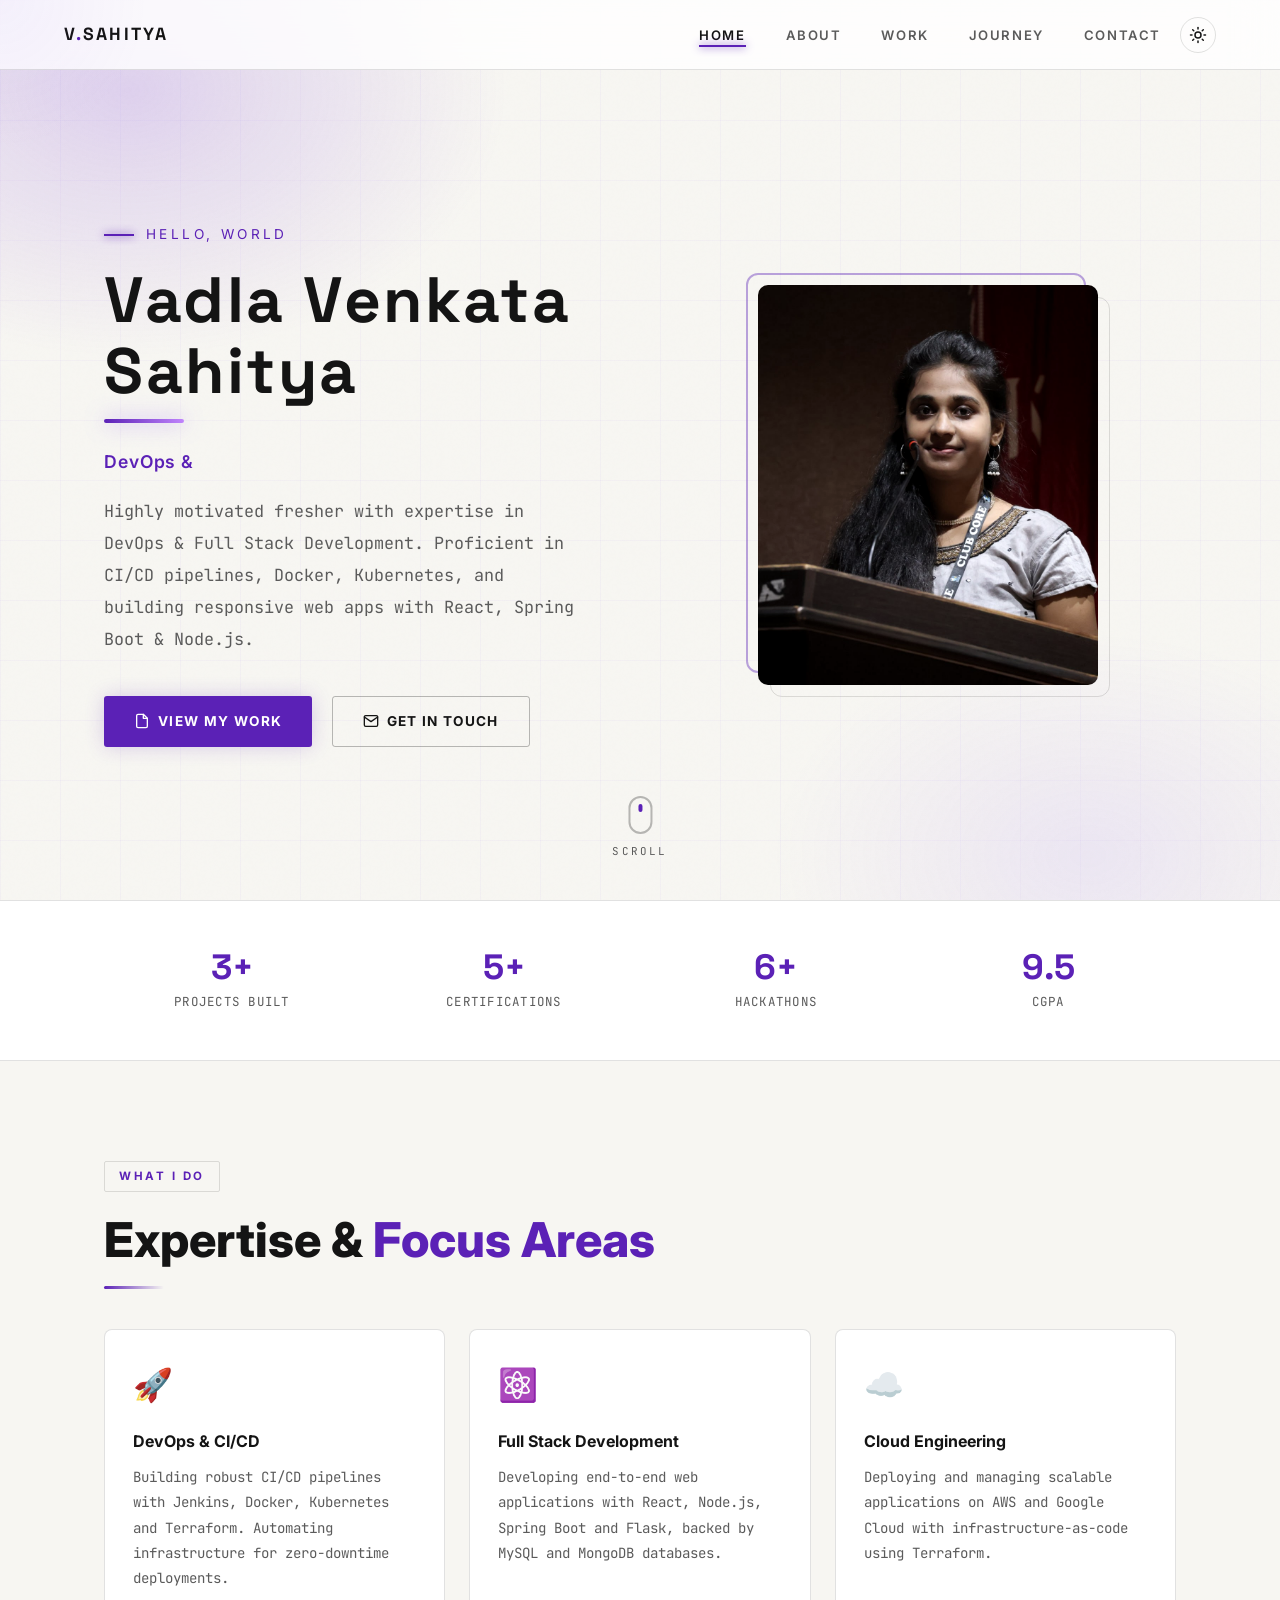
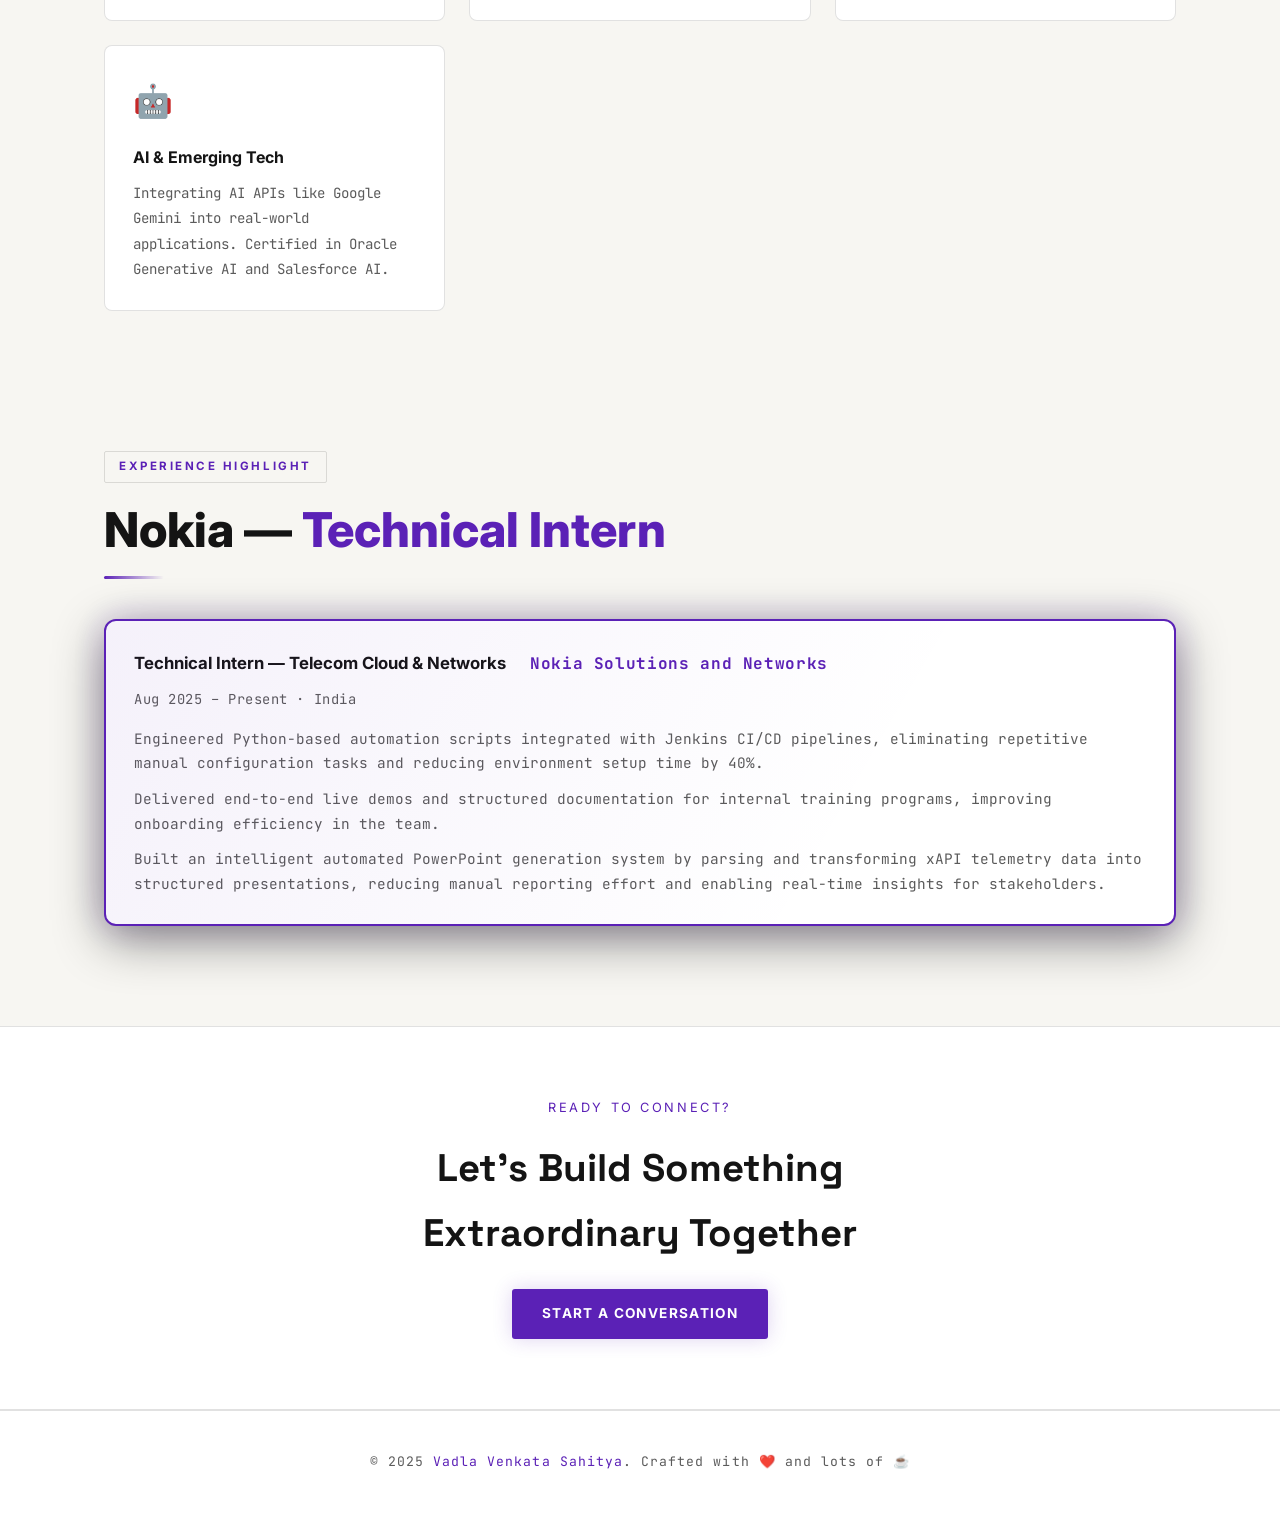
==== portfolio/index.html @ 4f65832b "first commit" ====
<!DOCTYPE html>
<html lang="en">
<head>
  <meta charset="UTF-8" />
  <meta name="viewport" content="width=device-width, initial-scale=1.0" />
  <title>Vadla Venkata Sahitya — AI & DevOps Engineer</title>
  <meta name="description" content="Personal portfolio of Vadla Venkata Sahitya — AI & DevOps Student passionate about Distributed Systems, Cloud, and Automation." />
  <link rel="stylesheet" href="css/style.css" />
</head>
<body>

  <!-- ── NAVIGATION ─────────────────────────────── -->
  <nav class="nav" id="navbar">
    <a href="index.html" class="nav-logo">V<span>.</span>Sahitya</a>
    <div class="nav-actions">
      <ul class="nav-links">
        <li><a href="index.html">Home</a></li>
        <li><a href="about.html">About</a></li>
        <li><a href="work.html">Work</a></li>
        <li><a href="journey.html">Journey</a></li>
        <li><a href="contact.html">Contact</a></li>
      </ul>
      <button class="theme-toggle" id="themeToggle" type="button" aria-label="Toggle theme" aria-pressed="false">
        <svg class="icon-sun" xmlns="http://www.w3.org/2000/svg" viewBox="0 0 24 24" fill="none" stroke="currentColor" stroke-width="2" stroke-linecap="round" stroke-linejoin="round" aria-hidden="true">
          <circle cx="12" cy="12" r="4" />
          <line x1="12" y1="2" x2="12" y2="4" />
          <line x1="12" y1="20" x2="12" y2="22" />
          <line x1="2" y1="12" x2="4" y2="12" />
          <line x1="20" y1="12" x2="22" y2="12" />
          <line x1="4.93" y1="4.93" x2="6.34" y2="6.34" />
          <line x1="17.66" y1="17.66" x2="19.07" y2="19.07" />
          <line x1="17.66" y1="6.34" x2="19.07" y2="4.93" />
          <line x1="4.93" y1="19.07" x2="6.34" y2="17.66" />
        </svg>
        <svg class="icon-moon" xmlns="http://www.w3.org/2000/svg" viewBox="0 0 24 24" fill="none" stroke="currentColor" stroke-width="2" stroke-linecap="round" stroke-linejoin="round" aria-hidden="true">
          <path d="M21 12.8A9 9 0 1 1 11.2 3a7 7 0 0 0 9.8 9.8z" />
        </svg>
      </button>
      <div class="hamburger" id="hamburger">
        <span></span><span></span><span></span>
      </div>
    </div>
  </nav>

  <!-- ── MOBILE NAV ─────────────────────────────── -->
  <div class="nav-mobile" id="navMobile">
    <a href="index.html">Home</a>
    <a href="about.html">About</a>
    <a href="work.html">Work</a>
    <a href="journey.html">Journey</a>
    <a href="contact.html">Contact</a>
  </div>

  <!-- ── HERO SECTION ───────────────────────────── -->
  <section class="hero">
    <div class="hero-bg"></div>
    <div class="hero-grid"></div>

    <div class="hero-content">
      <!-- Text -->
      <div class="hero-text">
        <p class="hero-greeting">Hello, World</p>
        <h1 class="hero-name">Vadla Venkata<br>Sahitya</h1>
        <div class="hero-name-underline"></div>
        <p class="hero-role" id="heroRole">DevOps &amp; Full Stack Developer</p>
        <p class="hero-desc">
          Highly motivated fresher with expertise in DevOps &amp; Full Stack Development.
          Proficient in CI/CD pipelines, Docker, Kubernetes, and building responsive
          web apps with React, Spring Boot &amp; Node.js.
        </p>
        <div class="hero-btns">
          <a href="work.html" class="btn btn-primary">
            <svg xmlns="http://www.w3.org/2000/svg" width="16" height="16" fill="none" stroke="currentColor" stroke-width="2" stroke-linecap="round" stroke-linejoin="round" viewBox="0 0 24 24"><path d="M14 2H6a2 2 0 0 0-2 2v16a2 2 0 0 0 2 2h12a2 2 0 0 0 2-2V8z"/><polyline points="14 2 14 8 20 8"/></svg>
            View My Work
          </a>
          <a href="contact.html" class="btn btn-outline">
            <svg xmlns="http://www.w3.org/2000/svg" width="16" height="16" fill="none" stroke="currentColor" stroke-width="2" stroke-linecap="round" stroke-linejoin="round" viewBox="0 0 24 24"><path d="M4 4h16c1.1 0 2 .9 2 2v12c0 1.1-.9 2-2 2H4c-1.1 0-2-.9-2-2V6c0-1.1.9-2 2-2z"/><polyline points="22,6 12,13 2,6"/></svg>
            Get In Touch
          </a>
        </div>
      </div>

      <!-- Profile Image -->
      <div class="hero-image">
        <div class="hero-image-frame">
          <img
            src="assets/images/SAHI PROFESSIONAL IMAGE.jpg"
            alt="Vadla Venkata Sahitya"
            class="hero-img"
            onerror="this.style.display='none'; document.getElementById('imgPlaceholder').style.display='flex';"
          />
          <div class="hero-img-placeholder" id="imgPlaceholder" style="display:none;">
            <svg xmlns="http://www.w3.org/2000/svg" fill="none" stroke="currentColor" stroke-width="1" viewBox="0 0 24 24"><path d="M20 21v-2a4 4 0 0 0-4-4H8a4 4 0 0 0-4 4v2"/><circle cx="12" cy="7" r="4"/></svg>
            <p>profile.jpg</p>
          </div>
        </div>
      </div>
    </div>

    <!-- Scroll indicator -->
    <div class="scroll-indicator">
      <div class="scroll-mouse"><div class="scroll-dot"></div></div>
      <span class="scroll-label">Scroll</span>
    </div>
  </section>

  <!-- ── STATS STRIP ─────────────────────────────── -->
  <div class="hero-stats">
    <div class="container">
      <div class="hero-stats-inner">
        <div class="stat-item reveal delay-1">
          <div class="stat-num" data-target="3" data-suffix="+">0+</div>
          <div class="stat-label">Projects Built</div>
        </div>
        <div class="stat-item reveal delay-2">
          <div class="stat-num" data-target="5" data-suffix="+">0+</div>
          <div class="stat-label">Certifications</div>
        </div>
        <div class="stat-item reveal delay-3">
          <div class="stat-num" data-target="6" data-suffix="+">0+</div>
          <div class="stat-label">Hackathons</div>
        </div>
        <div class="stat-item reveal delay-4">
          <div class="stat-num" data-target="9" data-suffix=".5">0</div>
          <div class="stat-label">CGPA</div>
        </div>
      </div>
    </div>
  </div>

  <!-- ── FEATURED SECTION ────────────────────────── -->
  <section class="section">
    <div class="container">
      <div class="reveal">
        <span class="section-tag">What I Do</span>
        <h2 class="section-title">Expertise &amp; <span>Focus Areas</span></h2>
        <div class="divider"></div>
      </div>

      <div style="display:grid; grid-template-columns: repeat(auto-fit, minmax(260px,1fr)); gap:1.5rem; margin-top:1rem;">

        <div class="card reveal delay-1">
          <div style="font-size:2rem; margin-bottom:1rem;">🚀</div>
          <h3 style="font-family:var(--font-heading); font-size:1rem; font-weight:700; color:var(--white); margin-bottom:0.6rem;">DevOps & CI/CD</h3>
          <p style="color:var(--text-muted); font-size:0.88rem; line-height:1.8;">Building robust CI/CD pipelines with Jenkins, Docker, Kubernetes and Terraform. Automating infrastructure for zero-downtime deployments.</p>
        </div>

        <div class="card reveal delay-2">
          <div style="font-size:2rem; margin-bottom:1rem;">⚛️</div>
          <h3 style="font-family:var(--font-heading); font-size:1rem; font-weight:700; color:var(--white); margin-bottom:0.6rem;">Full Stack Development</h3>
          <p style="color:var(--text-muted); font-size:0.88rem; line-height:1.8;">Developing end-to-end web applications with React, Node.js, Spring Boot and Flask, backed by MySQL and MongoDB databases.</p>
        </div>

        <div class="card reveal delay-3">
          <div style="font-size:2rem; margin-bottom:1rem;">☁️</div>
          <h3 style="font-family:var(--font-heading); font-size:1rem; font-weight:700; color:var(--white); margin-bottom:0.6rem;">Cloud Engineering</h3>
          <p style="color:var(--text-muted); font-size:0.88rem; line-height:1.8;">Deploying and managing scalable applications on AWS and Google Cloud with infrastructure-as-code using Terraform.</p>
        </div>

        <div class="card reveal delay-4">
          <div style="font-size:2rem; margin-bottom:1rem;">🤖</div>
          <h3 style="font-family:var(--font-heading); font-size:1rem; font-weight:700; color:var(--white); margin-bottom:0.6rem;">AI & Emerging Tech</h3>
          <p style="color:var(--text-muted); font-size:0.88rem; line-height:1.8;">Integrating AI APIs like Google Gemini into real-world applications. Certified in Oracle Generative AI and Salesforce AI.</p>
        </div>

      </div>
    </div>
  </section>

  <!-- ── EXPERIENCE HIGHLIGHT ───────────────────── -->
  <section class="section" style="padding-top: 40px;">
    <div class="container">
      <div class="reveal">
        <span class="section-tag">Experience Highlight</span>
        <h2 class="section-title">Nokia — <span>Technical Intern</span></h2>
        <div class="divider"></div>
      </div>

      <div class="experience-card featured reveal">
        <div class="experience-header">
          <div class="experience-role">Technical Intern — Telecom Cloud &amp; Networks</div>
          <div class="experience-company">Nokia Solutions and Networks</div>
        </div>
        <div class="experience-meta">Aug 2025 – Present · India</div>
        <ul class="experience-list">
          <li>Engineered Python-based automation scripts integrated with Jenkins CI/CD pipelines, eliminating repetitive manual configuration tasks and reducing environment setup time by 40%.</li>
          <li>Delivered end-to-end live demos and structured documentation for internal training programs, improving onboarding efficiency in the team.</li>
          <li>Built an intelligent automated PowerPoint generation system by parsing and transforming xAPI telemetry data into structured presentations, reducing manual reporting effort and enabling real-time insights for stakeholders.</li>
        </ul>
      </div>
    </div>
  </section>

  <!-- ── CTA STRIP ───────────────────────────────── -->
  <section style="padding: 70px 0; background: var(--bg-secondary); border-top: 1px solid var(--border); border-bottom: 1px solid var(--border); text-align:center;">
    <div class="container reveal">
      <p style="font-family:var(--font-heading); font-size:0.8rem; letter-spacing:0.2em; text-transform:uppercase; color:var(--purple); margin-bottom:1rem;">Ready to connect?</p>
      <h2 style="font-family:var(--font-display); font-size:clamp(1.5rem,3vw,2.5rem); font-weight:700; color:var(--white); margin-bottom:1.5rem;">Let's Build Something<br>Extraordinary Together</h2>
      <a href="contact.html" class="btn btn-primary">Start a Conversation</a>
    </div>
  </section>

  <!-- ── FOOTER ──────────────────────────────────── -->
  <footer>
    <p>&copy; 2025 <span>Vadla Venkata Sahitya</span>. Crafted with ❤️ and lots of ☕</p>
  </footer>

  <script src="js/script.js"></script>
</body>
</html>
---- portfolio/css/style.css ----
/* ============================================================
  PORTFOLIO — Vadla Venkata Sahitya
  Fonts: Space Grotesk (display) + Inter (headings) + JetBrains Mono (body)
  ============================================================ */

@import url('https://fonts.googleapis.com/css2?family=Space+Grotesk:wght@400;700&family=Inter:wght@300;400;500;600&family=JetBrains+Mono:wght@400;500;700&display=swap');

/* ─── CSS VARIABLES ──────────────────────────────────────── */
:root {
  --bg-primary:   #07070f;
  --bg-secondary: #0e0e1c;
  --bg-card:      #111122;
  --bg-card-hover:#16162e;
  --text-primary: #eaeaf5;
  --text-muted:   #8888aa;
  --purple:       #8b5cf6;
  --purple-dim:   #6d28d9;
  --purple-glow:  rgba(139, 92, 246, 0.25);
  --purple-glow2: rgba(139, 92, 246, 0.08);
  --border:       rgba(139, 92, 246, 0.2);
  --border-hover: rgba(139, 92, 246, 0.6);
  --white:        #ffffff;
  --text-on-accent: #ffffff;
  --noise-opacity: 0.4;
  --nav-bg:       rgba(7, 7, 15, 0.85);
  --nav-bg-scrolled: rgba(7, 7, 15, 0.97);
  --nav-height:   70px;
  --transition:   0.35s cubic-bezier(0.4, 0, 0.2, 1);
  --font-display: 'Space Grotesk', sans-serif;
  --font-heading: 'Inter', sans-serif;
  --font-body:    'JetBrains Mono', monospace;
}

:root[data-theme="light"] {
  --bg-primary:   #f7f6f2;
  --bg-secondary: #ffffff;
  --bg-card:      #ffffff;
  --bg-card-hover:#f0eee7;
  --text-primary: #151515;
  --text-muted:   #5b5b5b;
  --purple:       #5b21b6;
  --purple-dim:   #4c1d95;
  --purple-glow:  rgba(91, 33, 182, 0.2);
  --purple-glow2: rgba(91, 33, 182, 0.08);
  --border:       rgba(15, 15, 15, 0.12);
  --border-hover: rgba(15, 15, 15, 0.28);
  --white:        #141414;
  --text-on-accent: #ffffff;
  --noise-opacity: 0.15;
  --nav-bg:       rgba(255, 255, 255, 0.8);
  --nav-bg-scrolled: rgba(255, 255, 255, 0.96);
}

/* ─── RESET ──────────────────────────────────────────────── */
*, *::before, *::after { box-sizing: border-box; margin: 0; padding: 0; }
html { scroll-behavior: smooth; }
body {
  font-family: var(--font-body);
  background: var(--bg-primary);
  color: var(--text-primary);
  line-height: 1.7;
  overflow-x: hidden;
}
a { color: inherit; text-decoration: none; }
img { max-width: 100%; display: block; }
ul { list-style: none; }
button { font-family: var(--font-body); cursor: pointer; border: none; outline: none; }

/* ─── SCROLLBAR ──────────────────────────────────────────── */
::-webkit-scrollbar { width: 6px; }
::-webkit-scrollbar-track { background: var(--bg-primary); }
::-webkit-scrollbar-thumb { background: var(--purple-dim); border-radius: 3px; }

/* ─── NOISE TEXTURE OVERLAY ──────────────────────────────── */
body::before {
  content: '';
  position: fixed;
  inset: 0;
  background-image: url("data:image/svg+xml,%3Csvg viewBox='0 0 256 256' xmlns='http://www.w3.org/2000/svg'%3E%3Cfilter id='noise'%3E%3CfeTurbulence type='fractalNoise' baseFrequency='0.9' numOctaves='4' stitchTiles='stitch'/%3E%3C/filter%3E%3Crect width='100%25' height='100%25' filter='url(%23noise)' opacity='0.03'/%3E%3C/svg%3E");
  pointer-events: none;
  z-index: 0;
  opacity: var(--noise-opacity);
}

/* ─── NAVIGATION ─────────────────────────────────────────── */
.nav {
  position: fixed;
  top: 0; left: 0; right: 0;
  height: var(--nav-height);
  z-index: 1000;
  display: flex;
  align-items: center;
  justify-content: space-between;
  padding: 0 5%;
  background: var(--nav-bg);
  backdrop-filter: blur(20px);
  -webkit-backdrop-filter: blur(20px);
  border-bottom: 1px solid var(--border);
  transition: var(--transition);
}
.nav.scrolled {
  background: var(--nav-bg-scrolled);
  box-shadow: 0 4px 40px rgba(0,0,0,0.6);
}
.nav-logo {
  font-family: var(--font-display);
  font-size: 1.1rem;
  font-weight: 700;
  letter-spacing: 0.12em;
  color: var(--white);
  text-transform: uppercase;
}
.nav-logo span { color: var(--purple); }

.nav-actions {
  display: flex;
  align-items: center;
  gap: 1.2rem;
  margin-left: auto;
}
.nav-links {
  display: flex;
  gap: 2.5rem;
  align-items: center;
}
.nav-links a {
  font-family: var(--font-heading);
  font-size: 0.82rem;
  font-weight: 600;
  letter-spacing: 0.12em;
  text-transform: uppercase;
  color: var(--text-muted);
  transition: color var(--transition);
  position: relative;
}
.nav-links a::after {
  content: '';
  position: absolute;
  bottom: -4px; left: 0;
  width: 0; height: 2px;
  background: var(--purple);
  transition: width var(--transition);
  box-shadow: 0 0 8px var(--purple);
}
.nav-links a:hover,
.nav-links a.active {
  color: var(--white);
}
.nav-links a:hover::after,
.nav-links a.active::after { width: 100%; }

.theme-toggle {
  display: inline-flex;
  align-items: center;
  justify-content: center;
  width: 36px;
  height: 36px;
  padding: 0;
  position: relative;
  color: var(--text-primary);
  background: transparent;
  border: 1px solid var(--border);
  border-radius: 999px;
  transition: var(--transition);
}
.theme-toggle svg {
  width: 18px;
  height: 18px;
  position: absolute;
  transition: opacity var(--transition), transform var(--transition);
}
.theme-toggle .icon-sun { opacity: 0; transform: scale(0.8); }
.theme-toggle .icon-moon { opacity: 1; transform: scale(1); }
:root[data-theme="light"] .theme-toggle .icon-sun { opacity: 1; transform: scale(1); }
:root[data-theme="light"] .theme-toggle .icon-moon { opacity: 0; transform: scale(0.8); }
.theme-toggle:hover {
  border-color: var(--border-hover);
  background: var(--purple-glow2);
}
.theme-toggle:focus-visible {
  outline: 2px solid var(--purple);
  outline-offset: 3px;
}

/* Hamburger */
.hamburger {
  display: none;
  flex-direction: column;
  gap: 5px;
  cursor: pointer;
  padding: 4px;
  z-index: 1100;
}
.hamburger span {
  display: block;
  width: 24px; height: 2px;
  background: var(--text-primary);
  border-radius: 2px;
  transition: var(--transition);
}
.hamburger.open span:nth-child(1) { transform: translateY(7px) rotate(45deg); }
.hamburger.open span:nth-child(2) { opacity: 0; transform: translateX(-8px); }
.hamburger.open span:nth-child(3) { transform: translateY(-7px) rotate(-45deg); }

/* Mobile nav */
.nav-mobile {
  display: none;
  position: fixed;
  inset: 0;
  background: var(--bg-primary);
  z-index: 999;
  flex-direction: column;
  align-items: center;
  justify-content: center;
  gap: 2.5rem;
}
.nav-mobile.open { display: flex; }
.nav-mobile a {
  font-family: var(--font-display);
  font-size: 1.4rem;
  letter-spacing: 0.15em;
  text-transform: uppercase;
  color: var(--text-muted);
  transition: color var(--transition);
}
.nav-mobile a:hover,
.nav-mobile a.active { color: var(--purple); }

/* ─── LAYOUT UTILITIES ───────────────────────────────────── */
.container {
  max-width: 1200px;
  margin: 0 auto;
  padding: 0 5%;
}
.section {
  padding: 100px 0;
  position: relative;
}
.section-tag {
  display: inline-block;
  font-family: var(--font-heading);
  font-size: 0.72rem;
  font-weight: 700;
  letter-spacing: 0.22em;
  text-transform: uppercase;
  color: var(--purple);
  border: 1px solid var(--border);
  padding: 5px 14px;
  border-radius: 2px;
  margin-bottom: 1.2rem;
}
.section-title {
  font-family: var(--font-heading);
  font-size: clamp(2rem, 4vw, 3rem);
  font-weight: 800;
  color: var(--white);
  line-height: 1.15;
  margin-bottom: 1rem;
}
.section-title span { color: var(--purple); }
.section-sub {
  color: var(--text-muted);
  font-size: 1.05rem;
  max-width: 600px;
  line-height: 1.8;
}
.divider {
  width: 60px; height: 3px;
  background: linear-gradient(90deg, var(--purple), transparent);
  margin: 1.2rem 0 2.5rem;
  border-radius: 2px;
}

/* ─── BUTTONS ────────────────────────────────────────────── */
.btn {
  display: inline-flex;
  align-items: center;
  gap: 8px;
  padding: 13px 30px;
  font-family: var(--font-heading);
  font-size: 0.85rem;
  font-weight: 700;
  letter-spacing: 0.1em;
  text-transform: uppercase;
  border-radius: 3px;
  transition: var(--transition);
  position: relative;
  overflow: hidden;
}
.btn-primary {
  background: var(--purple);
  color: var(--text-on-accent);
  box-shadow: 0 0 20px var(--purple-glow);
}
.btn-primary:hover {
  background: #7c3aed;
  box-shadow: 0 0 35px rgba(139, 92, 246, 0.5), 0 0 70px rgba(139, 92, 246, 0.2);
  transform: translateY(-2px);
}
.btn-outline {
  background: transparent;
  color: var(--text-primary);
  border: 1px solid var(--border-hover);
}
.btn-outline:hover {
  background: var(--purple-glow2);
  border-color: var(--purple);
  color: var(--white);
  transform: translateY(-2px);
  box-shadow: 0 0 20px var(--purple-glow);
}

/* ─── CARDS ──────────────────────────────────────────────── */
.card {
  background: var(--bg-card);
  border: 1px solid var(--border);
  border-radius: 8px;
  padding: 28px;
  transition: var(--transition);
  position: relative;
  overflow: hidden;
}
.card::before {
  content: '';
  position: absolute;
  inset: 0;
  background: linear-gradient(135deg, var(--purple-glow2) 0%, transparent 60%);
  opacity: 0;
  transition: opacity var(--transition);
}
.card:hover {
  border-color: var(--border-hover);
  background: var(--bg-card-hover);
  transform: translateY(-5px);
  box-shadow: 0 10px 40px rgba(0,0,0,0.4), 0 0 30px var(--purple-glow);
}
.card:hover::before { opacity: 1; }

/* ─── EXPERIENCE HIGHLIGHT ───────────────────────────────── */
.experience-card {
  background: var(--bg-card);
  border: 1px solid var(--border);
  border-radius: 12px;
  padding: 28px;
  position: relative;
  overflow: hidden;
  box-shadow: 0 10px 40px rgba(0,0,0,0.35);
}
.experience-card.featured {
  border: 2px solid var(--purple);
  box-shadow: 0 14px 50px rgba(0,0,0,0.45), 0 0 35px var(--purple-glow);
}
.experience-card.featured::after {
  content: '';
  position: absolute;
  inset: 1px;
  border-radius: 10px;
  border: 1px solid rgba(255, 255, 255, 0.08);
  pointer-events: none;
}
.experience-card::before {
  content: '';
  position: absolute;
  inset: 0;
  background: linear-gradient(120deg, var(--purple-glow2) 0%, transparent 70%);
  opacity: 0.8;
  pointer-events: none;
}
.experience-header {
  display: flex;
  flex-wrap: wrap;
  gap: 0.8rem 1.5rem;
  align-items: baseline;
  margin-bottom: 0.6rem;
}
.experience-role {
  font-family: var(--font-heading);
  font-size: 1.05rem;
  font-weight: 700;
  color: var(--white);
}
.experience-company {
  color: var(--purple);
  font-weight: 700;
  letter-spacing: 0.04em;
}
.experience-meta {
  color: var(--text-muted);
  font-size: 0.86rem;
  letter-spacing: 0.04em;
}
.experience-list {
  margin-top: 1rem;
  display: grid;
  gap: 0.7rem;
}
.experience-list li {
  color: var(--text-muted);
  line-height: 1.7;
  font-size: 0.9rem;
}
.experience-badge {
  display: inline-flex;
  align-items: center;
  gap: 8px;
  font-family: var(--font-heading);
  font-size: 0.7rem;
  text-transform: uppercase;
  letter-spacing: 0.18em;
  color: var(--text-primary);
  border: 1px solid var(--border);
  border-radius: 999px;
  padding: 6px 14px;
  background: var(--bg-secondary);
}

/* ─── FOOTER ─────────────────────────────────────────────── */
footer {
  background: var(--bg-secondary);
  border-top: 1px solid var(--border);
  padding: 2.5rem 5%;
  text-align: center;
}
footer p {
  font-size: 0.82rem;
  color: var(--text-muted);
  letter-spacing: 0.08em;
}
footer span { color: var(--purple); }

/* ─── SCROLL REVEAL ANIMATION ────────────────────────────── */
.reveal {
  opacity: 0;
  transform: translateY(30px);
  transition: opacity 0.7s ease, transform 0.7s ease;
}
.reveal.visible {
  opacity: 1;
  transform: translateY(0);
}
.reveal-left {
  opacity: 0;
  transform: translateX(-40px);
  transition: opacity 0.7s ease, transform 0.7s ease;
}
.reveal-left.visible {
  opacity: 1;
  transform: translateX(0);
}
.reveal-right {
  opacity: 0;
  transform: translateX(40px);
  transition: opacity 0.7s ease, transform 0.7s ease;
}
.reveal-right.visible {
  opacity: 1;
  transform: translateX(0);
}
.delay-1 { transition-delay: 0.1s; }
.delay-2 { transition-delay: 0.2s; }
.delay-3 { transition-delay: 0.3s; }
.delay-4 { transition-delay: 0.4s; }
.delay-5 { transition-delay: 0.5s; }

/* ━━━━━━━━━━━━━━━━━━━━━━━━━━━━━━━━━━━━━━━━━━━━━━━━━━━━━━━━
   HOME PAGE
━━━━━━━━━━━━━━━━━━━━━━━━━━━━━━━━━━━━━━━━━━━━━━━━━━━━━━━━ */

/* Hero */
.hero {
  min-height: 100vh;
  display: flex;
  align-items: center;
  padding-top: var(--nav-height);
  position: relative;
  overflow: hidden;
}

/* Animated gradient bg */
.hero-bg {
  position: absolute;
  inset: 0;
  z-index: 0;
}
.hero-bg::before {
  content: '';
  position: absolute;
  top: -20%; left: -20%;
  width: 60%; height: 60%;
  background: radial-gradient(ellipse, rgba(109, 40, 217, 0.18) 0%, transparent 70%);
  animation: driftA 12s ease-in-out infinite alternate;
}
.hero-bg::after {
  content: '';
  position: absolute;
  bottom: -20%; right: -10%;
  width: 50%; height: 50%;
  background: radial-gradient(ellipse, rgba(139, 92, 246, 0.1) 0%, transparent 70%);
  animation: driftB 15s ease-in-out infinite alternate;
}
@keyframes driftA {
  from { transform: translate(0, 0) scale(1); }
  to   { transform: translate(8%, 5%) scale(1.1); }
}
@keyframes driftB {
  from { transform: translate(0, 0) scale(1); }
  to   { transform: translate(-6%, -4%) scale(1.15); }
}

/* Grid lines bg */
.hero-grid {
  position: absolute;
  inset: 0;
  background-image:
    linear-gradient(rgba(139, 92, 246, 0.04) 1px, transparent 1px),
    linear-gradient(90deg, rgba(139, 92, 246, 0.04) 1px, transparent 1px);
  background-size: 60px 60px;
  z-index: 0;
}

.hero-content {
  position: relative;
  z-index: 1;
  display: grid;
  grid-template-columns: 1fr 1fr;
  gap: 5rem;
  align-items: center;
  width: 100%;
  max-width: 1200px;
  margin: 0 auto;
  padding: 0 5%;
}

.hero-text { animation: fadeInUp 0.9s ease forwards; }
.hero-greeting {
  font-family: var(--font-heading);
  font-size: 0.85rem;
  letter-spacing: 0.25em;
  text-transform: uppercase;
  color: var(--purple);
  margin-bottom: 1.2rem;
  display: flex;
  align-items: center;
  gap: 12px;
}
.hero-greeting::before {
  content: '';
  width: 30px; height: 2px;
  background: var(--purple);
  box-shadow: 0 0 8px var(--purple);
}
.hero-name {
  font-family: var(--font-display);
  font-size: clamp(2.2rem, 5vw, 4rem);
  font-weight: 700;
  line-height: 1.1;
  letter-spacing: 0.04em;
  color: var(--white);
  margin-bottom: 0.5rem;
}
.hero-name-underline {
  width: 80px; height: 4px;
  background: linear-gradient(90deg, var(--purple), #c084fc);
  border-radius: 2px;
  margin: 0.8rem 0 1.5rem;
  box-shadow: 0 0 20px rgba(139, 92, 246, 0.6);
  animation: glowPulse 2.5s ease-in-out infinite;
}
@keyframes glowPulse {
  0%, 100% { box-shadow: 0 0 15px rgba(139, 92, 246, 0.5); }
  50%       { box-shadow: 0 0 30px rgba(139, 92, 246, 0.9), 0 0 60px rgba(139, 92, 246, 0.3); }
}
.hero-role {
  font-family: var(--font-heading);
  font-size: clamp(0.9rem, 2vw, 1.1rem);
  font-weight: 600;
  color: var(--purple);
  letter-spacing: 0.05em;
  margin-bottom: 1.2rem;
}
.hero-desc {
  color: var(--text-muted);
  font-size: 1.05rem;
  line-height: 1.9;
  margin-bottom: 2.5rem;
  max-width: 480px;
}
.hero-btns {
  display: flex;
  gap: 1.2rem;
  flex-wrap: wrap;
}

/* Profile image */
.hero-image {
  display: flex;
  justify-content: center;
  align-items: center;
  animation: fadeInRight 0.9s 0.2s ease both;
}
.hero-image-frame {
  position: relative;
  width: 340px; height: 400px;
}
.hero-image-frame::before {
  content: '';
  position: absolute;
  top: -12px; left: -12px; right: 12px; bottom: 12px;
  border: 2px solid var(--purple);
  border-radius: 12px;
  opacity: 0.4;
  z-index: -1;
  animation: glowPulse 3s ease-in-out infinite;
}
.hero-image-frame::after {
  content: '';
  position: absolute;
  top: 12px; left: 12px; right: -12px; bottom: -12px;
  border: 1px solid var(--border);
  border-radius: 12px;
  z-index: -1;
}
.hero-img {
  width: 100%; height: 100%;
  object-fit: cover;
  border-radius: 10px;
  filter: grayscale(20%) contrast(1.05);
}
.hero-img-placeholder {
  width: 100%; height: 100%;
  border-radius: 10px;
  background: var(--bg-card);
  border: 1px solid var(--border);
  display: flex;
  flex-direction: column;
  align-items: center;
  justify-content: center;
  gap: 1rem;
}
.hero-img-placeholder svg {
  width: 80px; height: 80px;
  color: var(--purple);
  opacity: 0.5;
}
.hero-img-placeholder p {
  font-size: 0.8rem;
  color: var(--text-muted);
  letter-spacing: 0.1em;
}

/* Scroll indicator */
.scroll-indicator {
  position: absolute;
  bottom: 2.5rem;
  left: 50%;
  transform: translateX(-50%);
  display: flex;
  flex-direction: column;
  align-items: center;
  gap: 8px;
  z-index: 1;
}
.scroll-mouse {
  width: 24px; height: 38px;
  border: 2px solid var(--border-hover);
  border-radius: 12px;
  display: flex;
  justify-content: center;
  padding-top: 6px;
}
.scroll-dot {
  width: 4px; height: 8px;
  background: var(--purple);
  border-radius: 2px;
  animation: scrollDot 1.8s ease-in-out infinite;
}
@keyframes scrollDot {
  0%   { transform: translateY(0); opacity: 1; }
  80%  { transform: translateY(12px); opacity: 0; }
  100% { transform: translateY(0); opacity: 0; }
}
.scroll-label {
  font-size: 0.68rem;
  letter-spacing: 0.2em;
  text-transform: uppercase;
  color: var(--text-muted);
}

/* Stats strip */
.hero-stats {
  background: var(--bg-secondary);
  border-top: 1px solid var(--border);
  border-bottom: 1px solid var(--border);
  padding: 2rem 0;
}
.hero-stats-inner {
  display: grid;
  grid-template-columns: repeat(4, 1fr);
  gap: 1rem;
  text-align: center;
}
.stat-item {
  padding: 1rem;
}
.stat-num {
  font-family: var(--font-display);
  font-size: 2.2rem;
  font-weight: 700;
  color: var(--purple);
  line-height: 1;
}
.stat-label {
  font-size: 0.78rem;
  letter-spacing: 0.1em;
  text-transform: uppercase;
  color: var(--text-muted);
  margin-top: 0.4rem;
}

@keyframes fadeInUp {
  from { opacity: 0; transform: translateY(40px); }
  to   { opacity: 1; transform: translateY(0); }
}
@keyframes fadeInRight {
  from { opacity: 0; transform: translateX(40px); }
  to   { opacity: 1; transform: translateX(0); }
}


/* ━━━━━━━━━━━━━━━━━━━━━━━━━━━━━━━━━━━━━━━━━━━━━━━━━━━━━━━━
   ABOUT PAGE
━━━━━━━━━━━━━━━━━━━━━━━━━━━━━━━━━━━━━━━━━━━━━━━━━━━━━━━━ */
.about-grid {
  display: grid;
  grid-template-columns: 1fr 1fr;
  gap: 5rem;
  align-items: center;
}
.about-text p {
  color: var(--text-muted);
  margin-bottom: 1.2rem;
  line-height: 1.9;
}
.about-text p strong { color: var(--text-primary); }

.education-card {
  margin-top: 2rem;
  padding: 24px;
  background: var(--bg-card);
  border: 1px solid var(--border);
  border-left: 3px solid var(--purple);
  border-radius: 0 8px 8px 0;
}
.edu-degree {
  font-family: var(--font-heading);
  font-weight: 700;
  font-size: 1.05rem;
  color: var(--white);
  margin-bottom: 4px;
}
.edu-school {
  color: var(--purple);
  font-size: 0.9rem;
  font-weight: 600;
  margin-bottom: 6px;
}
.edu-year {
  font-size: 0.8rem;
  color: var(--text-muted);
  letter-spacing: 0.08em;
  margin-bottom: 1rem;
}
.coursework {
  display: flex;
  flex-wrap: wrap;
  gap: 8px;
  margin-top: 1rem;
}
.course-tag {
  background: var(--purple-glow2);
  border: 1px solid var(--border);
  color: var(--text-muted);
  padding: 4px 12px;
  border-radius: 20px;
  font-size: 0.75rem;
  letter-spacing: 0.05em;
  transition: var(--transition);
}
.course-tag:hover {
  border-color: var(--purple);
  color: var(--purple);
}

/* Skills grid */
.skills-section { margin-top: 5rem; }
.skills-grid {
  display: grid;
  grid-template-columns: repeat(auto-fit, minmax(240px, 1fr));
  gap: 1.5rem;
  margin-top: 2.5rem;
}
.skill-category {
  background: var(--bg-card);
  border: 1px solid var(--border);
  border-radius: 8px;
  padding: 24px;
  transition: var(--transition);
}
.skill-category:hover {
  border-color: var(--border-hover);
  box-shadow: 0 0 30px var(--purple-glow);
}
.skill-cat-title {
  font-family: var(--font-heading);
  font-size: 0.8rem;
  font-weight: 700;
  letter-spacing: 0.15em;
  text-transform: uppercase;
  color: var(--purple);
  margin-bottom: 1rem;
  display: flex;
  align-items: center;
  gap: 8px;
}
.skill-cat-title::before {
  content: '';
  width: 20px; height: 2px;
  background: var(--purple);
}
.skill-pills {
  display: flex;
  flex-wrap: wrap;
  gap: 8px;
}
.skill-pill {
  background: rgba(139, 92, 246, 0.1);
  border: 1px solid var(--border);
  color: var(--text-muted);
  padding: 5px 14px;
  border-radius: 4px;
  font-size: 0.8rem;
  transition: var(--transition);
}
.skill-pill:hover {
  background: var(--purple-glow);
  border-color: var(--purple);
  color: var(--white);
}


/* ━━━━━━━━━━━━━━━━━━━━━━━━━━━━━━━━━━━━━━━━━━━━━━━━━━━━━━━━
   WORK PAGE
━━━━━━━━━━━━━━━━━━━━━━━━━━━━━━━━━━━━━━━━━━━━━━━━━━━━━━━━ */
.projects-grid {
  display: grid;
  grid-template-columns: repeat(auto-fit, minmax(320px, 1fr));
  gap: 1.8rem;
  margin-top: 3rem;
}
.project-card {
  background: var(--bg-card);
  border: 1px solid var(--border);
  border-radius: 10px;
  padding: 30px;
  transition: var(--transition);
  position: relative;
  overflow: hidden;
  display: flex;
  flex-direction: column;
}
.project-card::before {
  content: '';
  position: absolute;
  top: 0; left: 0; right: 0;
  height: 3px;
  background: linear-gradient(90deg, var(--purple), #c084fc);
  transform: scaleX(0);
  transform-origin: left;
  transition: transform var(--transition);
}
.project-card:hover {
  border-color: var(--border-hover);
  transform: translateY(-6px);
  box-shadow: 0 15px 50px rgba(0,0,0,0.5), 0 0 40px var(--purple-glow);
}
.project-card:hover::before { transform: scaleX(1); }

.project-num {
  font-family: var(--font-display);
  font-size: 0.65rem;
  letter-spacing: 0.2em;
  color: var(--purple);
  opacity: 0.7;
  margin-bottom: 1rem;
}
.project-title {
  font-family: var(--font-heading);
  font-size: 1.15rem;
  font-weight: 700;
  color: var(--white);
  margin-bottom: 0.8rem;
}
.project-desc {
  color: var(--text-muted);
  font-size: 0.9rem;
  line-height: 1.8;
  margin-bottom: 1.5rem;
  flex: 1;
}
.tech-stack {
  display: flex;
  flex-wrap: wrap;
  gap: 6px;
  margin-bottom: 1.8rem;
}
.tech-tag {
  background: rgba(139, 92, 246, 0.12);
  border: 1px solid var(--border);
  color: var(--purple);
  padding: 3px 10px;
  border-radius: 3px;
  font-size: 0.72rem;
  font-family: var(--font-heading);
  letter-spacing: 0.05em;
  font-weight: 600;
}
.project-links {
  display: flex;
  gap: 1rem;
  align-items: center;
}
.project-link {
  display: flex;
  align-items: center;
  gap: 6px;
  font-size: 0.8rem;
  font-family: var(--font-heading);
  font-weight: 600;
  letter-spacing: 0.08em;
  text-transform: uppercase;
  color: var(--text-muted);
  transition: color var(--transition);
}
.project-link:hover { color: var(--purple); }
.project-link svg { width: 16px; height: 16px; }

/* Tech skills grid */
.tech-skills-section { margin-top: 6rem; }
.tech-skills-grid {
  display: grid;
  grid-template-columns: repeat(auto-fit, minmax(200px, 1fr));
  gap: 1.2rem;
  margin-top: 2.5rem;
}
.tech-skill-card {
  background: var(--bg-card);
  border: 1px solid var(--border);
  border-radius: 8px;
  padding: 20px;
  transition: var(--transition);
  text-align: center;
}
.tech-skill-card:hover {
  border-color: var(--border-hover);
  box-shadow: 0 0 25px var(--purple-glow);
}
.tech-skill-icon {
  font-size: 2rem;
  margin-bottom: 0.6rem;
}
.tech-skill-name {
  font-family: var(--font-heading);
  font-size: 0.82rem;
  font-weight: 600;
  color: var(--text-primary);
  margin-bottom: 3px;
}
.tech-skill-type {
  font-size: 0.7rem;
  color: var(--text-muted);
  letter-spacing: 0.08em;
}


/* ━━━━━━━━━━━━━━━━━━━━━━━━━━━━━━━━━━━━━━━━━━━━━━━━━━━━━━━━
   JOURNEY PAGE — TIMELINE
━━━━━━━━━━━━━━━━━━━━━━━━━━━━━━━━━━━━━━━━━━━━━━━━━━━━━━━━ */
.timeline {
  position: relative;
  max-width: 800px;
  margin: 0 auto;
  padding-top: 2rem;
}
.timeline::before {
  content: '';
  position: absolute;
  top: 0; bottom: 0;
  left: 24px;
  width: 2px;
  background: linear-gradient(180deg, var(--purple), transparent);
}
.timeline-item {
  display: grid;
  grid-template-columns: 60px 1fr;
  gap: 1.5rem;
  margin-bottom: 3rem;
  position: relative;
}
.timeline-dot {
  width: 50px; height: 50px;
  background: var(--bg-card);
  border: 2px solid var(--purple);
  border-radius: 50%;
  display: flex;
  align-items: center;
  justify-content: center;
  font-size: 1.2rem;
  box-shadow: 0 0 20px var(--purple-glow);
  flex-shrink: 0;
  z-index: 1;
  transition: var(--transition);
}
.timeline-item:hover .timeline-dot {
  background: var(--purple);
  box-shadow: 0 0 35px rgba(139, 92, 246, 0.7);
}
.timeline-card {
  background: var(--bg-card);
  border: 1px solid var(--border);
  border-radius: 8px;
  padding: 24px;
  transition: var(--transition);
}
.timeline-item:hover .timeline-card {
  border-color: var(--border-hover);
  box-shadow: 0 8px 30px rgba(0,0,0,0.3), 0 0 20px var(--purple-glow);
}
.timeline-item.featured .timeline-card {
  border-color: var(--purple);
  box-shadow: 0 12px 40px rgba(0,0,0,0.4), 0 0 28px var(--purple-glow);
}
.timeline-item.featured .timeline-dot {
  background: var(--purple);
  box-shadow: 0 0 40px rgba(139, 92, 246, 0.8);
  color: var(--text-on-accent);
}
.timeline-period {
  font-size: 0.72rem;
  font-family: var(--font-heading);
  letter-spacing: 0.15em;
  text-transform: uppercase;
  color: var(--purple);
  margin-bottom: 6px;
}
.timeline-title {
  font-family: var(--font-heading);
  font-size: 1.1rem;
  font-weight: 700;
  color: var(--white);
  margin-bottom: 4px;
}
.timeline-org {
  font-size: 0.88rem;
  font-weight: 600;
  color: var(--text-muted);
  margin-bottom: 1rem;
}
.timeline-desc {
  color: var(--text-muted);
  font-size: 0.9rem;
  line-height: 1.8;
  margin-bottom: 1rem;
}
.timeline-tags {
  display: flex;
  flex-wrap: wrap;
  gap: 6px;
}
.timeline-tag {
  background: var(--purple-glow2);
  border: 1px solid var(--border);
  color: var(--text-muted);
  padding: 3px 10px;
  border-radius: 3px;
  font-size: 0.72rem;
}

/* Achievement cards */
.achievements-grid {
  display: grid;
  grid-template-columns: repeat(auto-fit, minmax(260px, 1fr));
  gap: 1.5rem;
  margin-top: 2.5rem;
}
.achievement-card {
  background: var(--bg-card);
  border: 1px solid var(--border);
  border-radius: 8px;
  padding: 24px;
  transition: var(--transition);
  display: flex;
  gap: 1rem;
  align-items: flex-start;
}
.achievement-card:hover {
  border-color: var(--border-hover);
  box-shadow: 0 0 25px var(--purple-glow);
  transform: translateY(-3px);
}
.achievement-icon {
  font-size: 1.8rem;
  flex-shrink: 0;
  margin-top: 2px;
}
.achievement-title {
  font-family: var(--font-heading);
  font-size: 0.95rem;
  font-weight: 700;
  color: var(--white);
  margin-bottom: 4px;
}
.achievement-desc {
  font-size: 0.82rem;
  color: var(--text-muted);
  line-height: 1.7;
}


/* ━━━━━━━━━━━━━━━━━━━━━━━━━━━━━━━━━━━━━━━━━━━━━━━━━━━━━━━━
   CONTACT PAGE
━━━━━━━━━━━━━━━━━━━━━━━━━━━━━━━━━━━━━━━━━━━━━━━━━━━━━━━━ */
.contact-grid {
  display: grid;
  grid-template-columns: 1fr 1.4fr;
  gap: 4rem;
  align-items: start;
  margin-top: 3rem;
}
.contact-info-title {
  font-family: var(--font-heading);
  font-size: 1.3rem;
  font-weight: 700;
  color: var(--white);
  margin-bottom: 0.5rem;
}
.contact-info-sub {
  color: var(--text-muted);
  font-size: 0.9rem;
  line-height: 1.8;
  margin-bottom: 2rem;
}
.contact-links {
  display: flex;
  flex-direction: column;
  gap: 1rem;
}
.contact-link-item {
  display: flex;
  align-items: center;
  gap: 1rem;
  padding: 14px 18px;
  background: var(--bg-card);
  border: 1px solid var(--border);
  border-radius: 8px;
  transition: var(--transition);
  color: var(--text-muted);
}
.contact-link-item:hover {
  border-color: var(--border-hover);
  color: var(--white);
  background: var(--bg-card-hover);
  transform: translateX(5px);
  box-shadow: 0 0 20px var(--purple-glow);
}
.contact-link-icon {
  width: 40px; height: 40px;
  background: var(--purple-glow2);
  border: 1px solid var(--border);
  border-radius: 8px;
  display: flex;
  align-items: center;
  justify-content: center;
  flex-shrink: 0;
  transition: var(--transition);
}
.contact-link-item:hover .contact-link-icon {
  background: var(--purple);
  border-color: var(--purple);
}
.contact-link-icon svg { width: 18px; height: 18px; }
.contact-link-text strong {
  display: block;
  font-size: 0.82rem;
  font-family: var(--font-heading);
  letter-spacing: 0.08em;
  text-transform: uppercase;
  color: var(--text-primary);
  margin-bottom: 2px;
}
.contact-link-text span {
  font-size: 0.85rem;
  color: var(--text-muted);
}

/* Contact Form */
.contact-form {
  background: var(--bg-card);
  border: 1px solid var(--border);
  border-radius: 12px;
  padding: 40px;
}
.form-title {
  font-family: var(--font-heading);
  font-size: 1.2rem;
  font-weight: 700;
  color: var(--white);
  margin-bottom: 2rem;
}
.form-group {
  margin-bottom: 1.5rem;
}
.form-group label {
  display: block;
  font-size: 0.78rem;
  font-family: var(--font-heading);
  font-weight: 600;
  letter-spacing: 0.12em;
  text-transform: uppercase;
  color: var(--text-muted);
  margin-bottom: 8px;
}
.form-group input,
.form-group textarea {
  width: 100%;
  background: var(--bg-secondary);
  border: 1px solid var(--border);
  border-radius: 6px;
  padding: 13px 16px;
  color: var(--text-primary);
  font-family: var(--font-body);
  font-size: 0.95rem;
  transition: var(--transition);
  outline: none;
  resize: vertical;
}
.form-group input:focus,
.form-group textarea:focus {
  border-color: var(--purple);
  box-shadow: 0 0 20px var(--purple-glow);
  background: var(--bg-card);
}
.form-group input::placeholder,
.form-group textarea::placeholder { color: var(--text-muted); opacity: 0.6; }
.form-group textarea { min-height: 130px; }
.form-error {
  display: block;
  font-size: 0.75rem;
  color: #f87171;
  margin-top: 5px;
  display: none;
}
.form-error.show { display: block; }
.form-success {
  display: none;
  text-align: center;
  padding: 1rem;
  background: rgba(139, 92, 246, 0.1);
  border: 1px solid var(--border-hover);
  border-radius: 6px;
  color: var(--purple);
  font-family: var(--font-heading);
  font-size: 0.9rem;
  letter-spacing: 0.05em;
  margin-top: 1rem;
}
.form-success.show { display: block; }

.btn-submit {
  width: 100%;
  padding: 15px;
  font-size: 0.88rem;
  background: var(--purple);
  color: var(--white);
  border-radius: 6px;
  font-family: var(--font-heading);
  font-weight: 700;
  letter-spacing: 0.12em;
  text-transform: uppercase;
  cursor: pointer;
  transition: var(--transition);
  position: relative;
  overflow: hidden;
}
.btn-submit::before {
  content: '';
  position: absolute;
  inset: 0;
  background: rgba(255,255,255,0.1);
  transform: translateX(-100%) skew(-15deg);
  transition: transform 0.5s ease;
}
.btn-submit:hover {
  background: #7c3aed;
  box-shadow: 0 0 30px rgba(139, 92, 246, 0.5);
  transform: translateY(-2px);
}
.btn-submit:hover::before { transform: translateX(120%) skew(-15deg); }

/* Page header banner */
.page-header {
  padding: 120px 0 60px;
  text-align: center;
  position: relative;
  overflow: hidden;
}
.page-header::before {
  content: '';
  position: absolute;
  top: 0; left: 50%; transform: translateX(-50%);
  width: 600px; height: 300px;
  background: radial-gradient(ellipse, rgba(109, 40, 217, 0.15) 0%, transparent 70%);
  pointer-events: none;
}
.page-header-tag {
  display: inline-block;
  font-family: var(--font-heading);
  font-size: 0.72rem;
  letter-spacing: 0.22em;
  text-transform: uppercase;
  color: var(--purple);
  border: 1px solid var(--border);
  padding: 5px 14px;
  border-radius: 2px;
  margin-bottom: 1.2rem;
}
.page-header h1 {
  font-family: var(--font-display);
  font-size: clamp(2rem, 5vw, 3.5rem);
  font-weight: 700;
  color: var(--white);
  letter-spacing: 0.04em;
  margin-bottom: 1rem;
}
.page-header p {
  color: var(--text-muted);
  max-width: 550px;
  margin: 0 auto;
  font-size: 1rem;
  line-height: 1.8;
}

/* ─── RESPONSIVE ─────────────────────────────────────────── */
@media (max-width: 1024px) {
  .hero-content { grid-template-columns: 1fr; gap: 3rem; text-align: center; }
  .hero-text .hero-greeting { justify-content: center; }
  .hero-text .hero-name-underline { margin: 0.8rem auto 1.5rem; }
  .hero-text .hero-desc { margin: 0 auto 2.5rem; }
  .hero-btns { justify-content: center; }
  .hero-image { order: -1; }
  .about-grid { grid-template-columns: 1fr; gap: 3rem; }
  .contact-grid { grid-template-columns: 1fr; gap: 3rem; }
}

@media (max-width: 768px) {
  .nav-links { display: none; }
  .nav-actions { gap: 0.6rem; }
  .hamburger { display: flex; }
  .theme-toggle { width: 32px; height: 32px; }
  .hero-stats-inner { grid-template-columns: repeat(2, 1fr); }
  .hero-image-frame { width: 280px; height: 320px; }
  .timeline::before { left: 20px; }
  .timeline-item { grid-template-columns: 48px 1fr; }
  .timeline-dot { width: 42px; height: 42px; }
  .contact-form { padding: 24px; }
  .section { padding: 70px 0; }
  .projects-grid { grid-template-columns: 1fr; }
}

@media (max-width: 480px) {
  .hero-stats-inner { grid-template-columns: repeat(2, 1fr); gap: 0; }
  .hero-image-frame { width: 240px; height: 280px; }
  .btn { padding: 11px 22px; font-size: 0.78rem; }
  .stat-num { font-size: 1.8rem; }
}
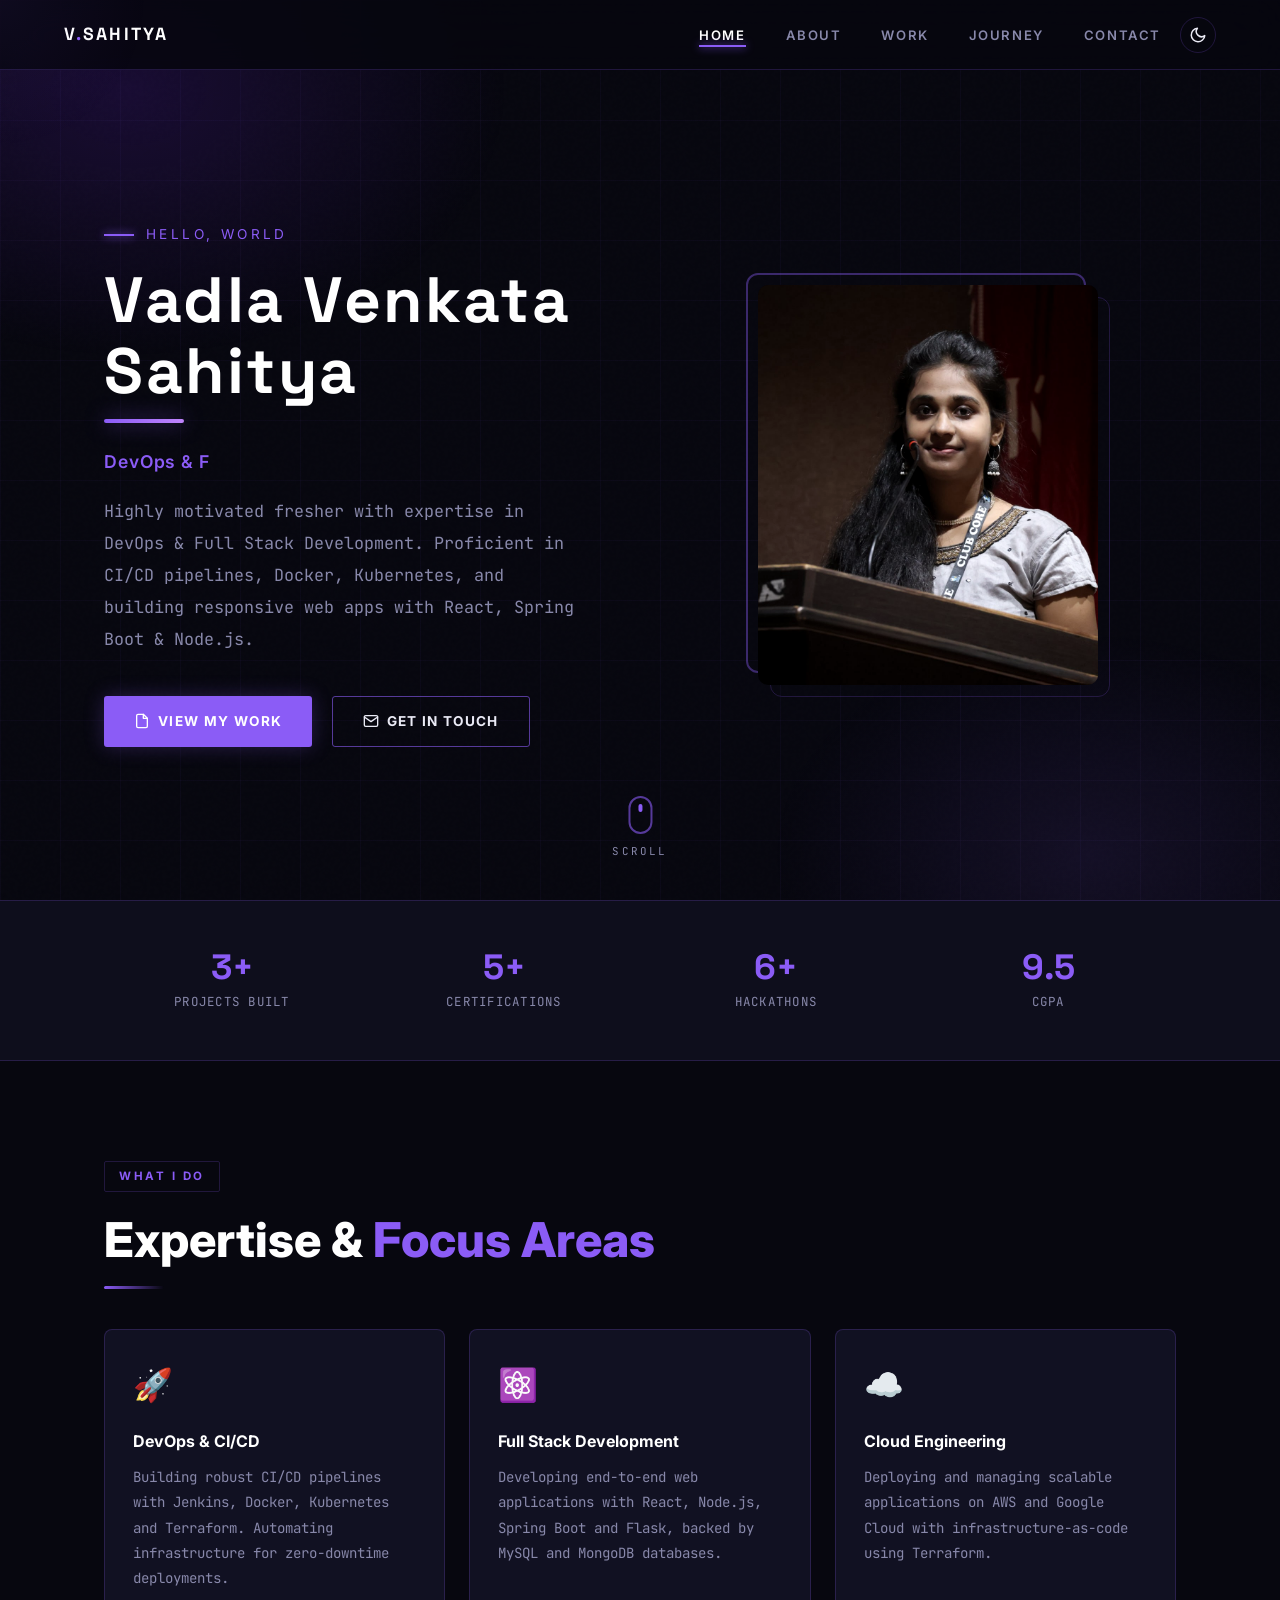
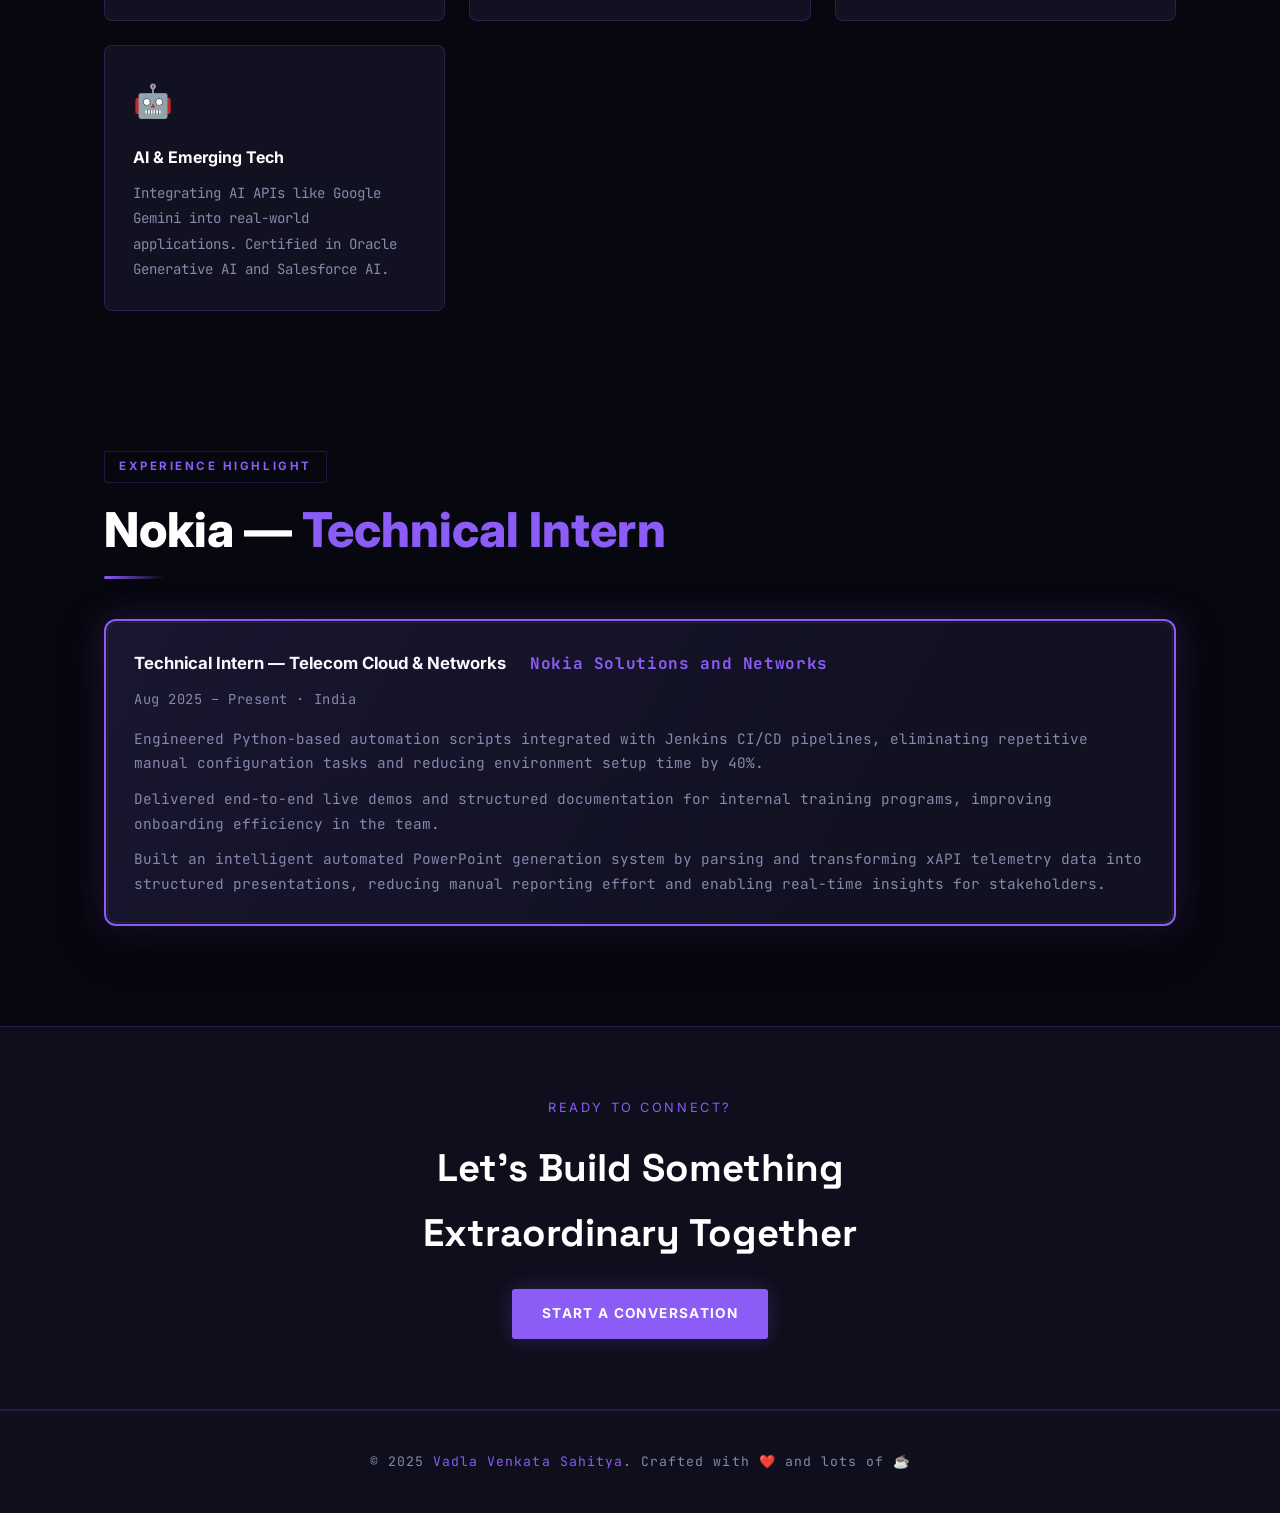
==== commit 50b0f69e: "Fixed Default Theme" ====
--- a/portfolio/index.html
+++ b/portfolio/index.html
@@ -1,5 +1,5 @@
 <!DOCTYPE html>
-<html lang="en">
+<html lang="en" data-theme="dark">
 <head>
   <meta charset="UTF-8" />
   <meta name="viewport" content="width=device-width, initial-scale=1.0" />
